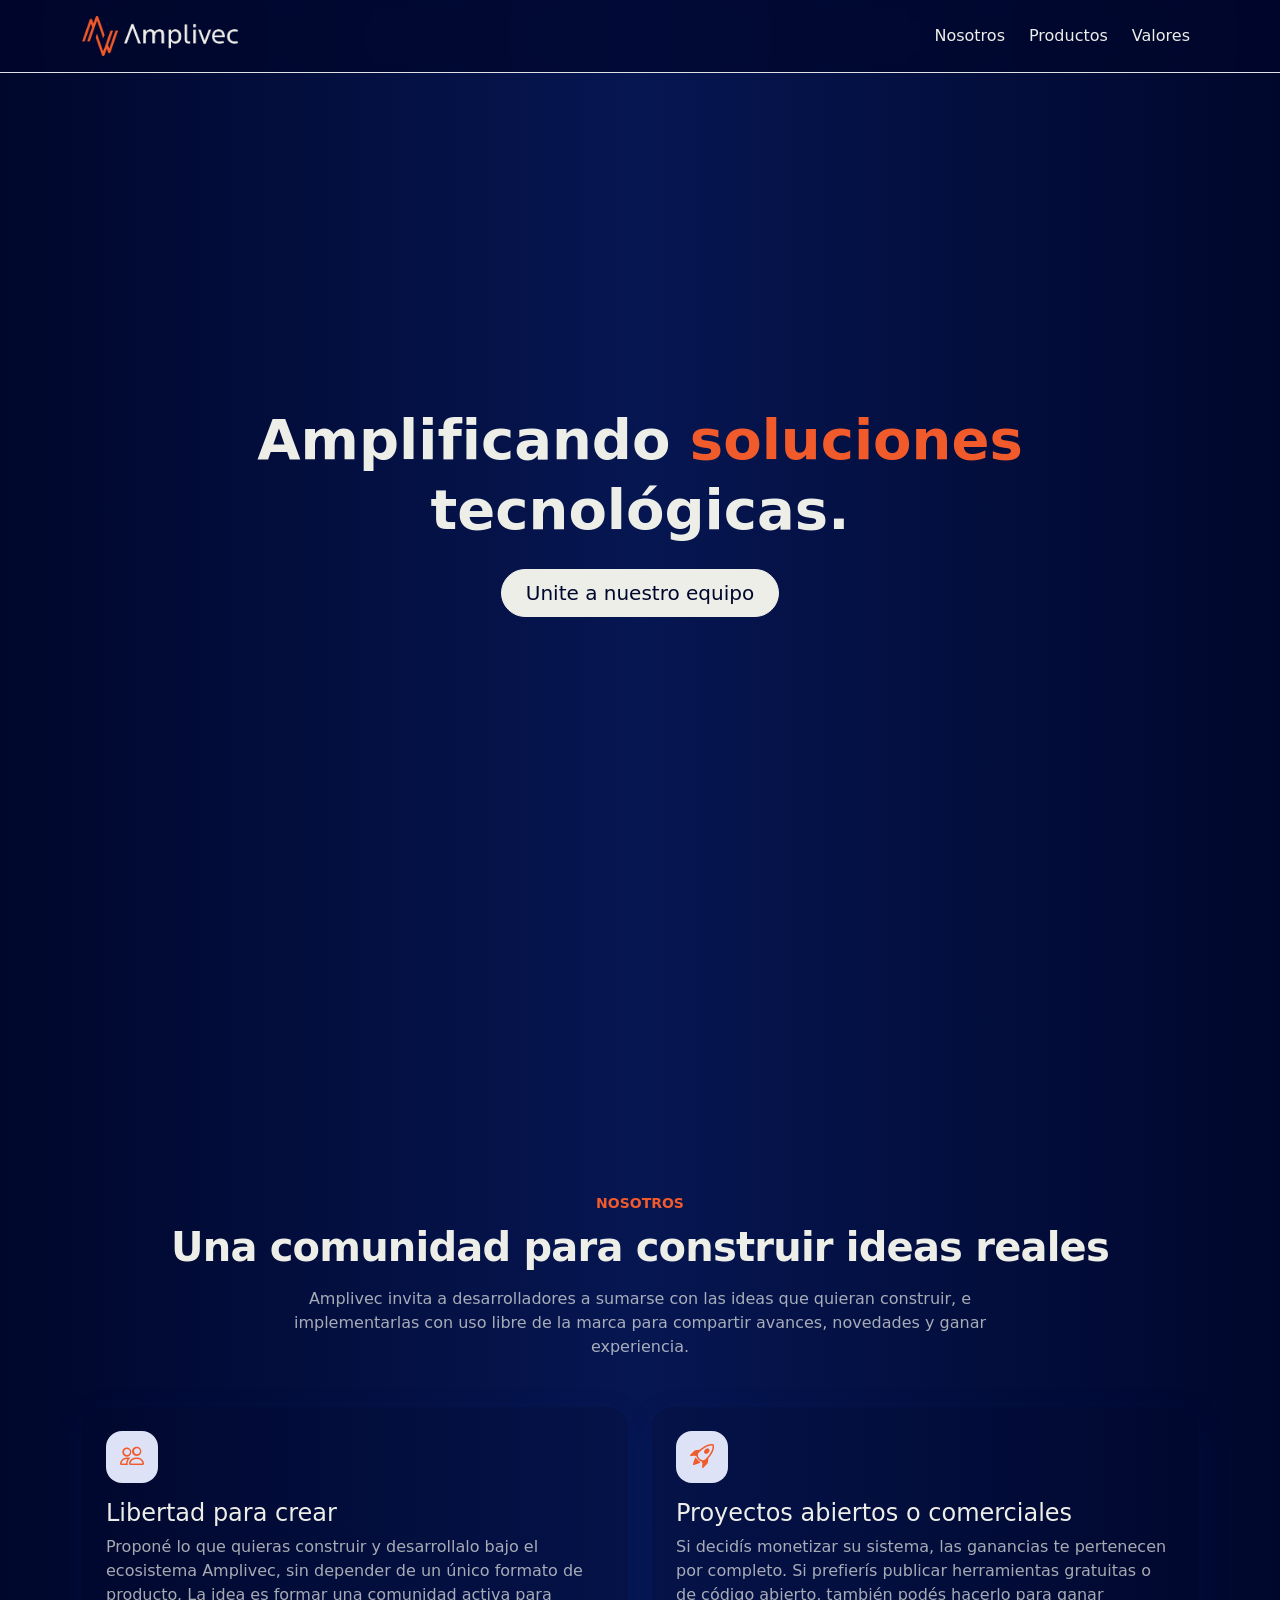
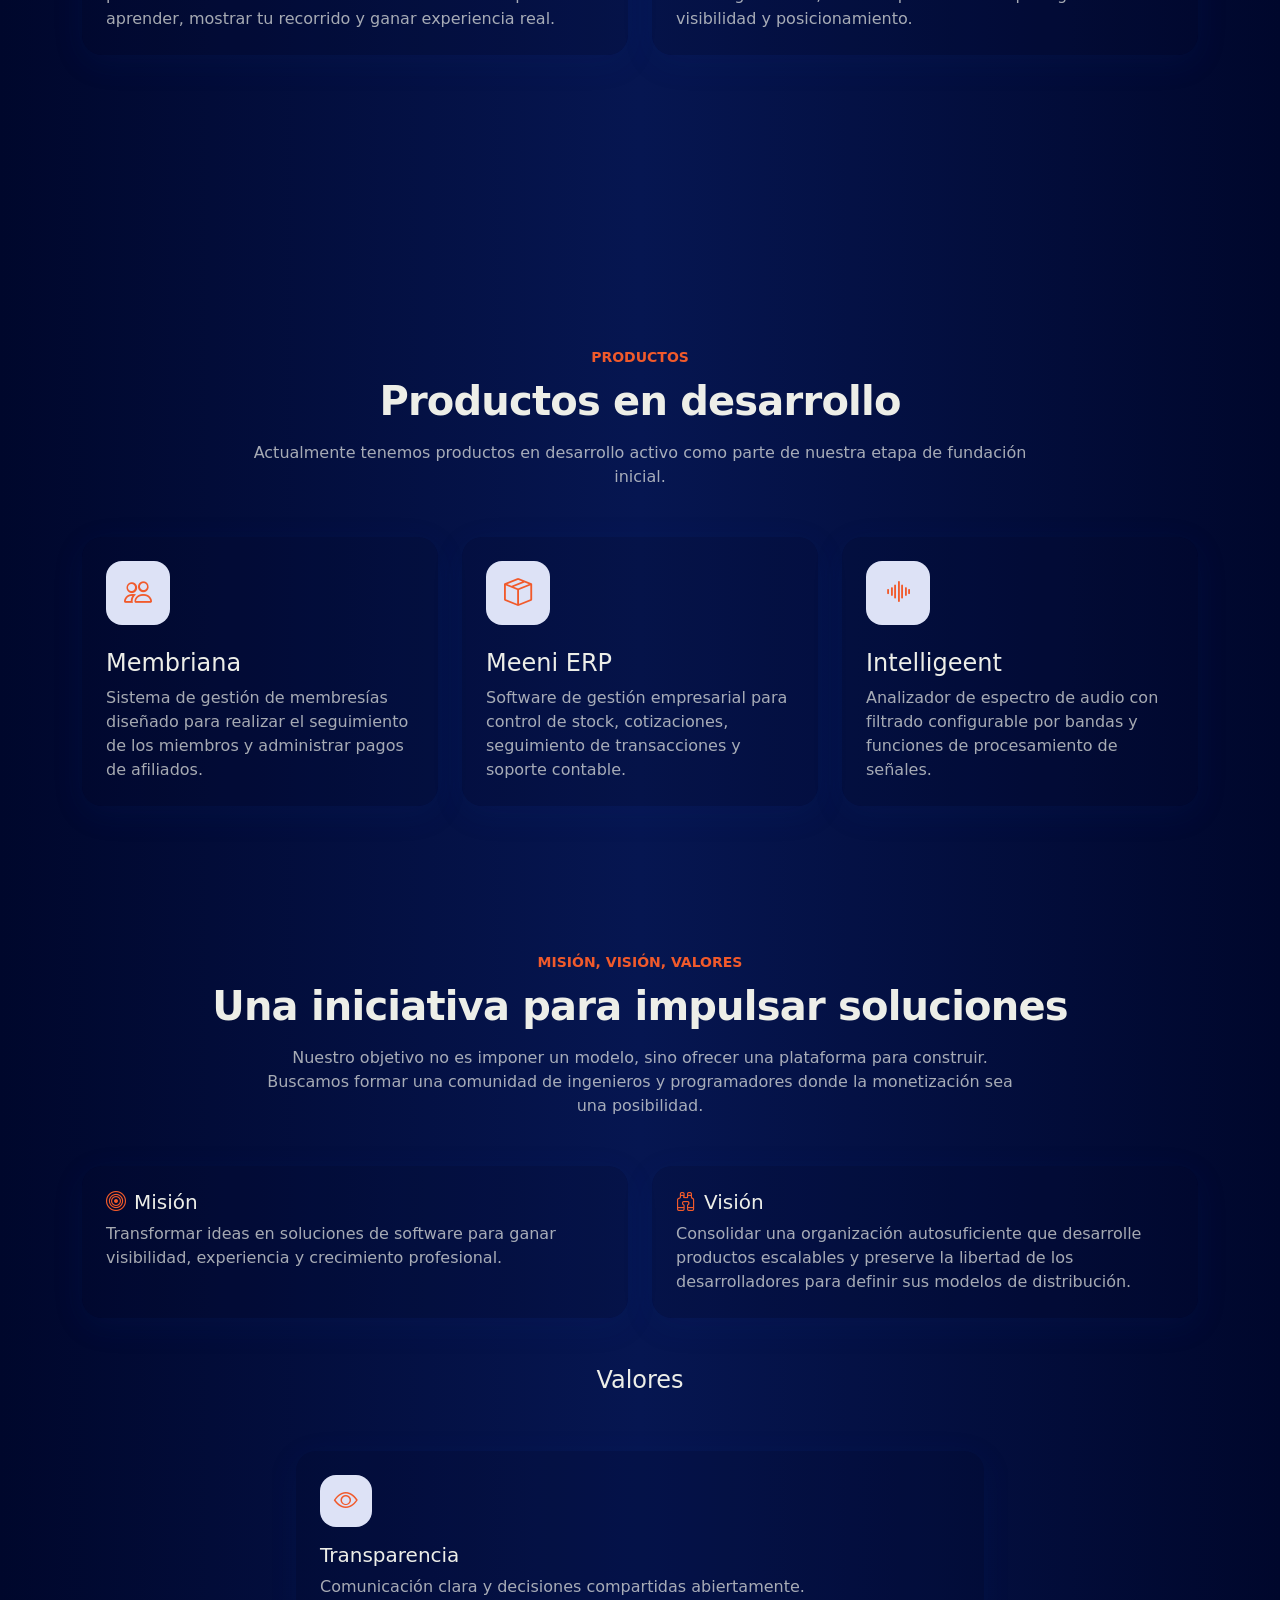
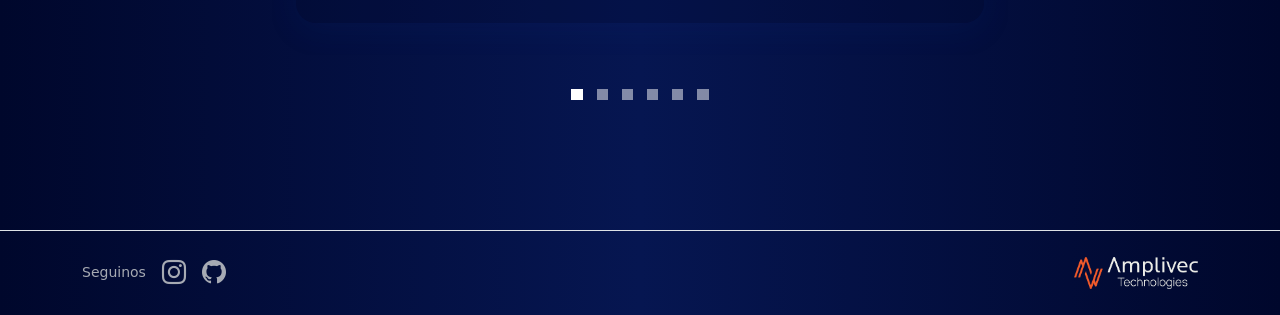
==== index.html @ d5179917 "Commit inicial" ====
<!DOCTYPE html>

<html lang="es-AR">

<head>
  <!-- Meta básicos -->
  <meta charset="UTF-8" />
  <meta name="viewport" content="width=device-width, initial-scale=1.0" />

  <!-- Título -->
  <title>Amplivec Technologies</title>

  <!-- SEO -->
  <meta name="description" content="Creamos herramientas para gestionar información." />
  <meta name="keywords" content="software, tecnología, SaaS">
  <meta name="author" content="Amplivec Technologies">

  <!-- Favicon -->
  <link rel="icon" type="image/x-icon" href="favicon.ico">

  <!-- Bootstrap -->
  <link href="https://cdn.jsdelivr.net/npm/bootstrap@5.3.3/dist/css/bootstrap.min.css" rel="stylesheet" />
  <link rel="stylesheet" href="https://cdn.jsdelivr.net/npm/bootstrap-icons@1.11.3/font/bootstrap-icons.min.css" />

  <!-- CSS -->
  <link rel="stylesheet" type="text/css" href="css/variables.css">
  <link rel="stylesheet" type="text/css" href="css/style.css">
</head>

<body>
  <div data-include="partials/navbar.html"></div>

  <header class="hero full-screen" id="home">
    <div class="container">
      <div class="row justify-content-center">
        <div class="col-lg-10">
          <h1 class="display-4 fw-bold lh-sm mb-4 text-center">
            Amplificando <span class="accent-text">soluciones</span> tecnológicas.
          </h1>
          <div class="d-flex justify-content-center gap-3 mb-4">
            <a href="#values" class="btn btn-light btn-lg rounded-pill px-4">
              Unite a nuestro equipo
            </a>
          </div>
        </div>
      </div>
    </div>
  </header>

  <section class="py-5 full-screen" id="about">
    <div class="container py-lg-4">
      <div class="mb-5 text-center">
        <span class="text-primary fw-semibold text-uppercase small">Nosotros</span>
        <h2 class="section-title display-6 mt-2 mb-3">Una comunidad para construir ideas reales</h2>
        <p class="section-subtitle mx-auto mb-0">
          Amplivec invita a desarrolladores a sumarse con las ideas que quieran construir, e implementarlas con uso
          libre de la marca para compartir avances, novedades y ganar experiencia.
        </p>
      </div>

      <div class="row g-4 align-items-stretch">
        <div class="col-lg-6">
          <div class="card main-card p-4 h-100">
            <div class="icon-wrap mb-3"><i class="bi bi-people"></i></div>
            <h3 class="h4">Libertad para crear</h3>
            <p class="text-secondary mb-0">
              Proponé lo que quieras construir y desarrollalo bajo el ecosistema Amplivec, sin depender de un único
              formato de producto.
              La idea es formar una comunidad activa para aprender, mostrar tu recorrido y ganar experiencia real.
            </p>
          </div>
        </div>

        <div class="col-lg-6">
          <div class="card main-card p-4 h-100">
            <div class="icon-wrap mb-3"><i class="bi bi-rocket-takeoff"></i></div>
            <h3 class="h4">Proyectos abiertos o comerciales</h3>
            <p class="text-secondary mb-0">
              Si decidís monetizar su sistema, las ganancias te pertenecen por completo.
              Si prefierís publicar herramientas gratuitas o de código abierto, también podés hacerlo para ganar
              visibilidad y posicionamiento.
            </p>
          </div>
        </div>
      </div>
    </div>
  </section>

  <section class="py-5" id="products">
    <div class="container py-lg-4">
      <div class="mb-5 text-center">
        <span class="text-primary fw-semibold text-uppercase small">Productos</span>
        <h2 class="section-title display-6 mt-2">Productos en desarrollo</h2>
        <p class="section-subtitle mx-auto mt-3 mb-0">
          Actualmente tenemos productos en desarrollo activo como parte de nuestra etapa de fundación inicial.
        </p>
      </div>

      <div class="row g-4">
        <div class="col-lg-4">
          <div class="card main-card p-4">
            <div class="product-icon mb-4"><i class="bi bi-people"></i></div>
            <h3 class="h4">Membriana</h3>
            <p class="text-secondary mb-0">
              Sistema de gestión de membresías diseñado para realizar el seguimiento de los miembros y administrar pagos
              de afiliados.
            </p>
          </div>
        </div>

        <div class="col-lg-4">
          <div class="card main-card p-4">
            <div class="product-icon mb-4"><i class="bi bi-box-seam"></i></div>
            <h3 class="h4">Meeni ERP</h3>
            <p class="text-secondary mb-0">
              Software de gestión empresarial para control de stock, cotizaciones, seguimiento de transacciones y
              soporte contable.
            </p>
          </div>
        </div>

        <div class="col-lg-4">
          <div class="card main-card p-4">
            <div class="product-icon mb-4"><i class="bi bi-soundwave"></i></div>
            <h3 class="h4">Intelligeent</h3>
            <p class="text-secondary mb-0">
              Analizador de espectro de audio con filtrado configurable por bandas y funciones de procesamiento de
              señales.
            </p>
          </div>
        </div>
      </div>
    </div>
  </section>

  <section class="py-5 full-screen" id="values">
    <div class="container py-lg-4">
      <div class="mb-5 text-center">
        <span class="text-primary fw-semibold text-uppercase small">Misión, visión, valores</span>
        <h2 class="section-title display-6 mt-2 mb-3">Una iniciativa para impulsar soluciones</h2>
        <p class="section-subtitle mx-auto mb-0">
          Nuestro objetivo no es imponer un modelo, sino ofrecer una plataforma para construir.
          Buscamos formar una comunidad de ingenieros y programadores donde la monetización sea una posibilidad.
        </p>
      </div>

      <div class="row g-4 align-items-stretch mb-5">
        <div class="col-12 col-lg-6">
          <div class="card main-card p-4 h-100">
            <h3 class="h5 d-flex align-items-center gap-2"><i class="bi bi-bullseye text-primary"></i> Misión</h3>
            <p class="mb-0 text-secondary">
              Transformar ideas en soluciones de software para ganar visibilidad, experiencia y crecimiento profesional.
            </p>
          </div>
        </div>

        <div class="col-12 col-lg-6">
          <div class="card main-card p-4 h-100">
            <h3 class="h5 d-flex align-items-center gap-2"><i class="bi bi-binoculars text-primary"></i> Visión</h3>
            <p class="mb-0 text-secondary">
              Consolidar una organización autosuficiente que desarrolle productos escalables y preserve la libertad de
              los desarrolladores para definir sus modelos de distribución.
            </p>
          </div>
        </div>
      </div>

      <div class="text-center mb-4">
        <h3 class="h4 mb-0">Valores</h3>
      </div>

      <div class="row justify-content-center">
        <div class="col-12 col-lg-8">
          <div id="aboutValuesCarousel" class="carousel slide values-slider pb-5" data-bs-ride="carousel"
            data-bs-interval="3500">
            <div class="carousel-inner">

              <!-- Página 1 -->
              <div class="carousel-item active">
                <div class="card main-card p-4">
                  <div class="icon-wrap mb-3"><i class="bi bi-eye"></i></div>
                  <h3 class="h5">Transparencia</h3>
                  <p class="text-secondary mb-0">Comunicación clara y decisiones compartidas abiertamente.</p>
                </div>
              </div>

              <!-- Página 2 -->
              <div class="carousel-item">
                <div class="card main-card p-4">
                  <div class="icon-wrap mb-3"><i class="bi bi-diagram-3"></i></div>
                  <h3 class="h5">Estructura colaborativa</h3>
                  <p class="text-secondary mb-0">Ideas independientes, estándares compartidos.</p>
                </div>
              </div>

              <!-- Página 3 -->
              <div class="carousel-item">
                <div class="card main-card p-4">
                  <div class="icon-wrap mb-3"><i class="bi bi-code-slash"></i></div>
                  <h3 class="h5">Cultura académica</h3>
                  <p class="text-secondary mb-0">Rigor técnico y divulgación científica.</p>
                </div>
              </div>

              <!-- Página 4 -->
              <div class="carousel-item">
                <div class="card main-card p-4">
                  <div class="icon-wrap mb-3"><i class="bi bi-github"></i></div>
                  <h3 class="h5">Cultura de código abierto</h3>
                  <p class="text-secondary mb-0">Fomentamos código abierto, respetando el licenciamiento.</p>
                </div>
              </div>

              <!-- Página 5 -->
              <div class="carousel-item">
                <div class="card main-card p-4">
                  <div class="icon-wrap mb-3"><i class="bi bi-cash-coin"></i></div>
                  <h3 class="h5">Capitalización</h3>
                  <p class="text-secondary mb-0">La iniciativa está pensada para poder generar ingresos sostenibles.</p>
                </div>
              </div>

              <!-- Página 6 -->
              <div class="carousel-item">
                <div class="card main-card p-4">
                  <div class="icon-wrap mb-3"><i class="bi bi-patch-check"></i></div>
                  <h3 class="h5">Posicionamiento distintivo</h3>
                  <p class="text-secondary mb-0">Productos respaldados por una organización estructurada.</p>
                </div>
              </div>

            </div>

            <div class="carousel-indicators position-static mb-0 mx-0 mt-4">
                <button type="button" data-bs-target="#aboutValuesCarousel" data-bs-slide-to="0" class="active"
                  aria-current="true" aria-label="Valor 1"></button>
                <button type="button" data-bs-target="#aboutValuesCarousel" data-bs-slide-to="1"
                  aria-label="Valor 2"></button>
                <button type="button" data-bs-target="#aboutValuesCarousel" data-bs-slide-to="2"
                  aria-label="Valor 3"></button>
                <button type="button" data-bs-target="#aboutValuesCarousel" data-bs-slide-to="3"
                  aria-label="Valor 4"></button>
                <button type="button" data-bs-target="#aboutValuesCarousel" data-bs-slide-to="4"
                  aria-label="Valor 5"></button>
                <button type="button" data-bs-target="#aboutValuesCarousel" data-bs-slide-to="5"
                  aria-label="Valor 6"></button>
            </div>
          </div>
        </div>
      </div>
    </div>
  </section>

  <div data-include="partials/footer.html"></div>

  <script src="js/shared-layout.js"></script>
  <script src="https://cdn.jsdelivr.net/npm/bootstrap@5.3.3/dist/js/bootstrap.bundle.min.js"></script>
</body>

</html>
---- css/variables.css ----
:root {
      --brand-white: #edeee8;
      --brand-pale: rgba(237, 238, 232, 0.7);
      --brand-shine: rgba(237, 238, 232, 0.05);

      --brand-black: #00072c;
      --brand-smoke: rgba(0, 7, 44, 0.7);
      --brand-shadow: rgba(0, 7, 44, 0.2);

      --brand-gray: #4b5579;

      --brand-dark: #061651;
      --brand-night: rgba(6, 22, 81, 0.7);

      --brand-primary: #123498;
      --brand-neon: rgba(18, 52, 152, 0.1);

      --brand-sky: #dde2f6;
      --brand-cloud: rgba(221, 226, 246, 0.5);

      --brand-accent: #f15a2b;
      --brand-glow: rgba(241, 90, 43, 0.2);

      --nav-height: 72px;
    }
---- css/style.css ----
html {
    scroll-behavior: smooth;
}

body {
    color: var(--brand-white);
    background: linear-gradient(90deg, var(--brand-black) 0%, var(--brand-dark) 50%, var(--brand-black) 100%);
}

.full-screen {
    min-height: 100dvh;
    display: flex;
    align-items: center;
}

.navbar {
    backdrop-filter: blur(8px);
    background: var(--brand-smoke);
}

.nav-link {
    color: var(--brand-white);
}

.nav-link:hover,
.nav-link:focus,
.text-primary {
    color: var(--brand-accent) !important;
}

.brand-logo {
    display: block;
    width: auto;
    max-width: 100%;
}

.brand-logo-nav {
    height: 2.5rem;
}

.brand-logo-footer {
    height: 2rem;
}

.text-white-50 {
    color: var(--brand-pale) !important;
}

.btn-primary {
    --bs-btn-bg: var(--brand-primary);
    --bs-btn-border-color: var(--brand-primary);
    --bs-btn-hover-bg: var(--brand-accent);
    --bs-btn-hover-border-color: var(--brand-accent);
    --bs-btn-active-bg: var(--brand-accent);
    --bs-btn-active-border-color: var(--brand-accent);
    --bs-btn-disabled-bg: var(--brand-primary);
    --bs-btn-disabled-border-color: var(--brand-primary);
    --bs-btn-color: var(--brand-white);
    --bs-btn-hover-color: var(--brand-white);
    --bs-btn-active-color: var(--brand-white);
}

.btn-light {
    --bs-btn-color: var(--brand-black);
    --bs-btn-bg: var(--brand-white);
    --bs-btn-border-color: var(--brand-white);
    --bs-btn-hover-color: var(--brand-white);
    --bs-btn-hover-bg: var(--brand-accent);
    --bs-btn-hover-border-color: var(--brand-accent);
    --bs-btn-active-color: var(--brand-white);
    --bs-btn-active-bg: var(--brand-accent);
    --bs-btn-active-border-color: var(--brand-accent);
}

.hero {
    position: relative;
    overflow: hidden;
    color: var(--brand-white);
    display: flex;
    align-items: center;
}

.hero .container {
    position: relative;
    z-index: 1;
}

.section-title {
    font-weight: 800;
    letter-spacing: -0.02em;
}

.section-subtitle {
    color: var(--brand-pale);
    max-width: 780px;
}

.main-card {
    border: 0;
    border-radius: 1.25rem;
    background-color: var(--brand-shadow);
    box-shadow: 0 0.5rem 2rem var(--brand-neon);
    transition: transform 0.2s ease, box-shadow 0.2s ease;
    height: 100%;
}

.main-card h3 {
    color: var(--brand-white);
}

.main-card p,
.main-card .text-secondary {
    color: var(--brand-pale) !important;
}

.main-card:hover {
    transform: translateY(-4px);
    box-shadow: 0 1rem 2rem var(--brand-shine);
}

#aboutValuesCarousel .carousel-inner {
    padding: 2rem 1.5rem;
}

.values-slider .carousel-item {
    transition: transform 0.6s ease-in-out;
}

.values-slider .carousel-indicators {
    gap: 0.5rem;
}

.values-slider .carousel-indicators [data-bs-target] {
    width: 0.7rem;
    height: 0.7rem;
    border-radius: 999px;
}

.icon-wrap {
    width: 3.25rem;
    height: 3.25rem;
    border-radius: 1rem;
    display: inline-flex;
    align-items: center;
    justify-content: center;
    background: var(--brand-sky);
    color: var(--brand-accent);
    font-size: 1.5rem;
}

.product-icon {
    width: 4rem;
    height: 4rem;
    border-radius: 1rem;
    display: inline-flex;
    align-items: center;
    justify-content: center;
    background: var(--brand-sky);
    color: var(--brand-accent);
    font-size: 1.75rem;
}

.accent-text {
    color: var(--brand-accent);
}

footer a {
    color: inherit;
    text-decoration: none;
}

footer a:hover {
    text-decoration: underline;
}
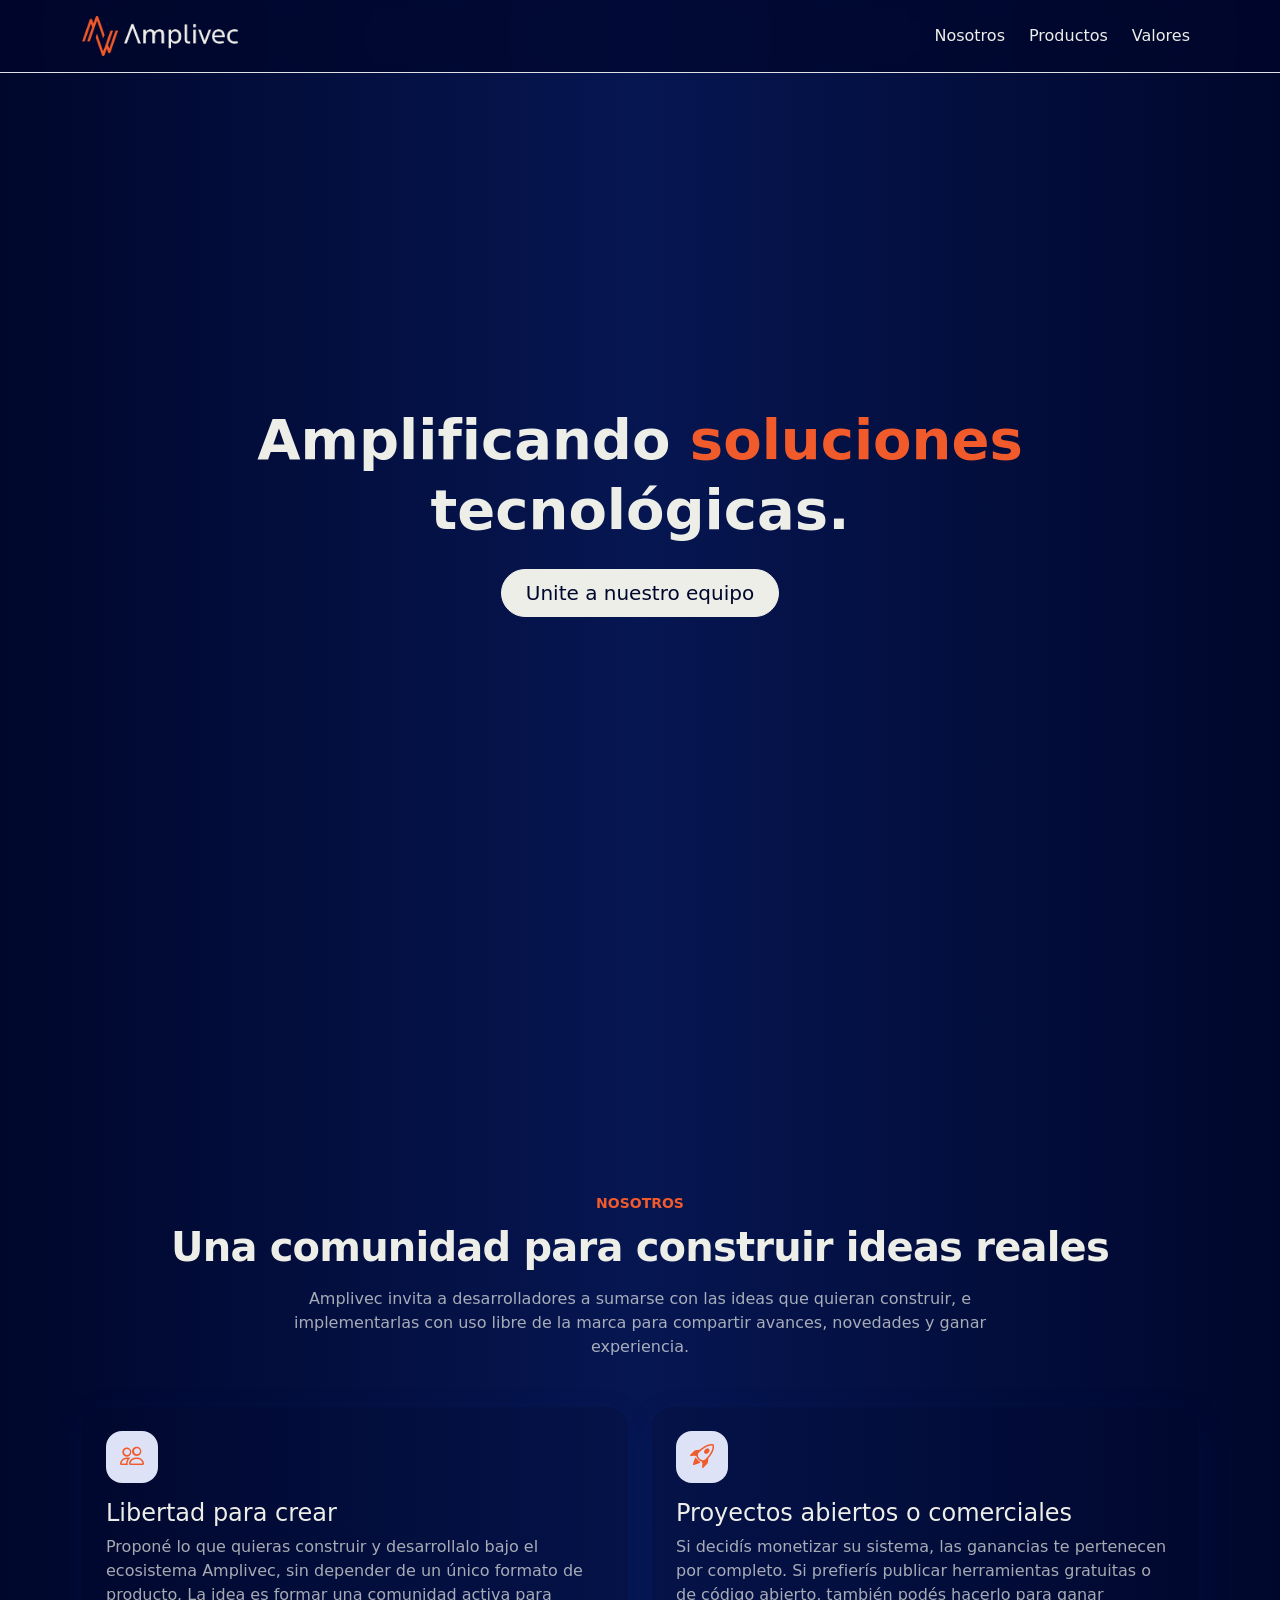
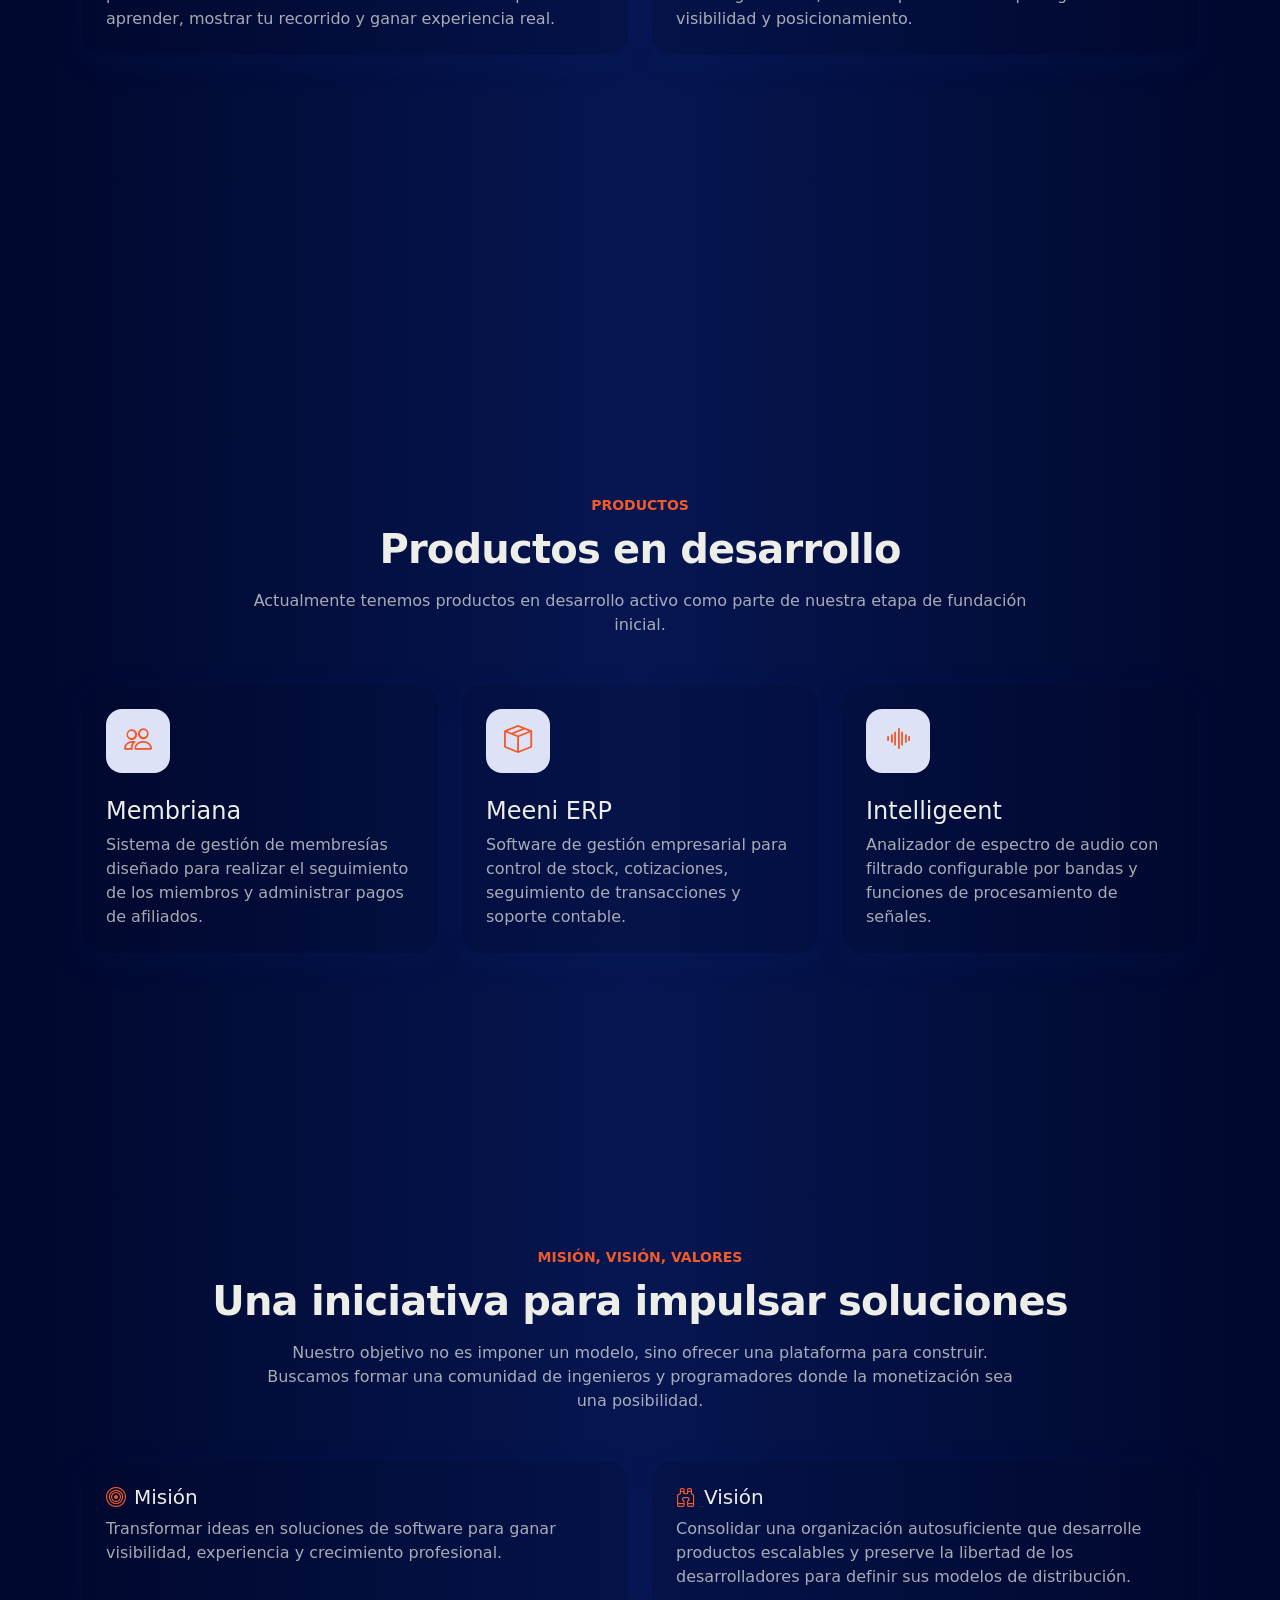
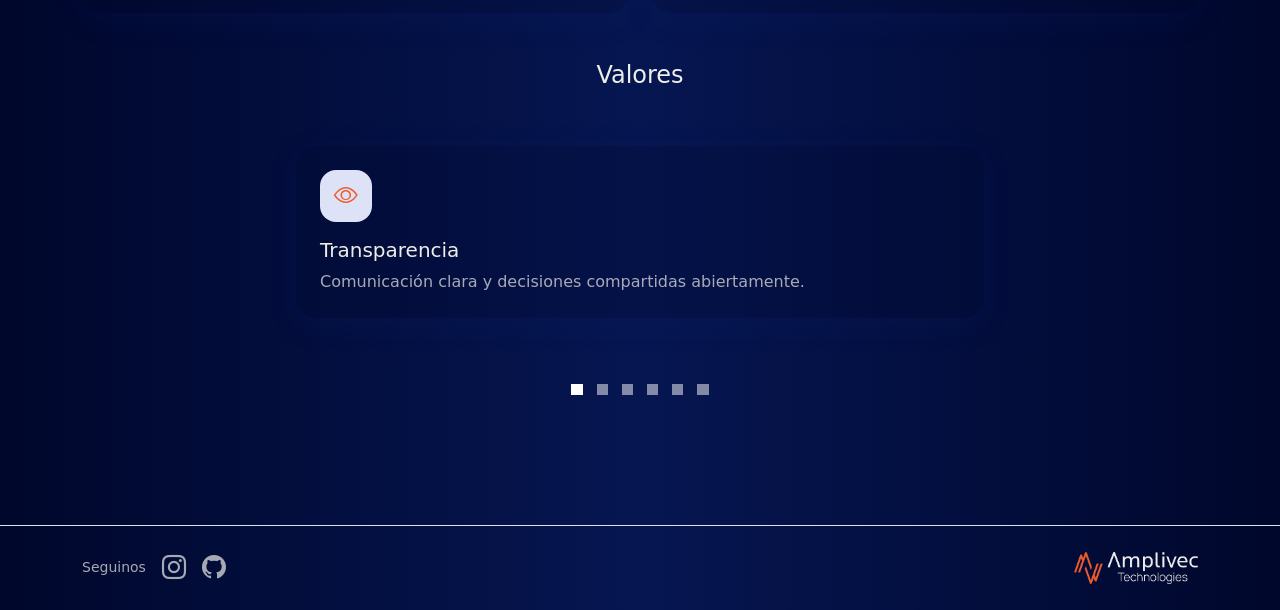
==== commit fafa1cab: "Ajusta tamaño de tarjeta de valor y altura de sección de productos" ====
--- a/index.html
+++ b/index.html
@@ -86,7 +86,7 @@
     </div>
   </section>
 
-  <section class="py-5" id="products">
+  <section class="py-5 full-screen" id="products">
     <div class="container py-lg-4">
       <div class="mb-5 text-center">
         <span class="text-primary fw-semibold text-uppercase small">Productos</span>
@@ -198,7 +198,7 @@
                 <div class="card main-card p-4">
                   <div class="icon-wrap mb-3"><i class="bi bi-code-slash"></i></div>
                   <h3 class="h5">Cultura académica</h3>
-                  <p class="text-secondary mb-0">Rigor técnico y divulgación científica.</p>
+                  <p class="text-secondary mb-0">Rigor técnico y divulgación del conocimiento.</p>
                 </div>
               </div>
 
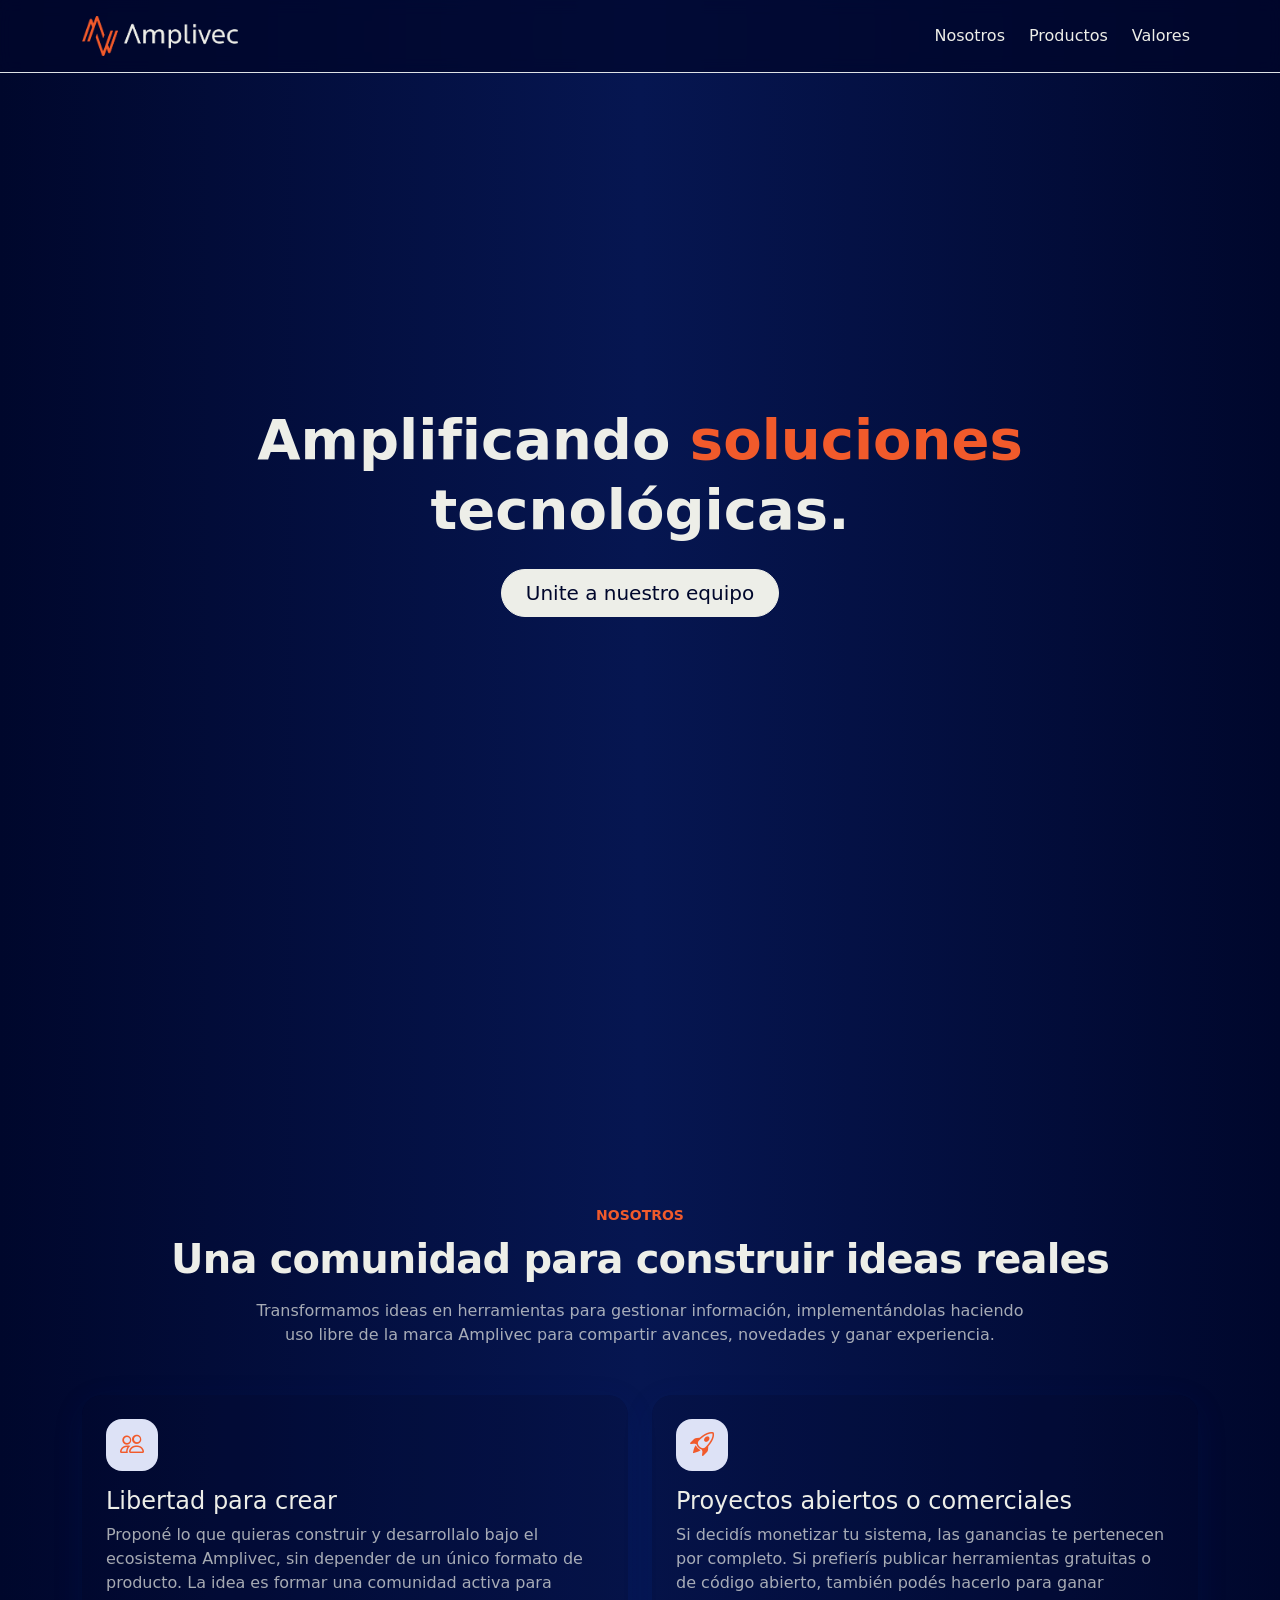
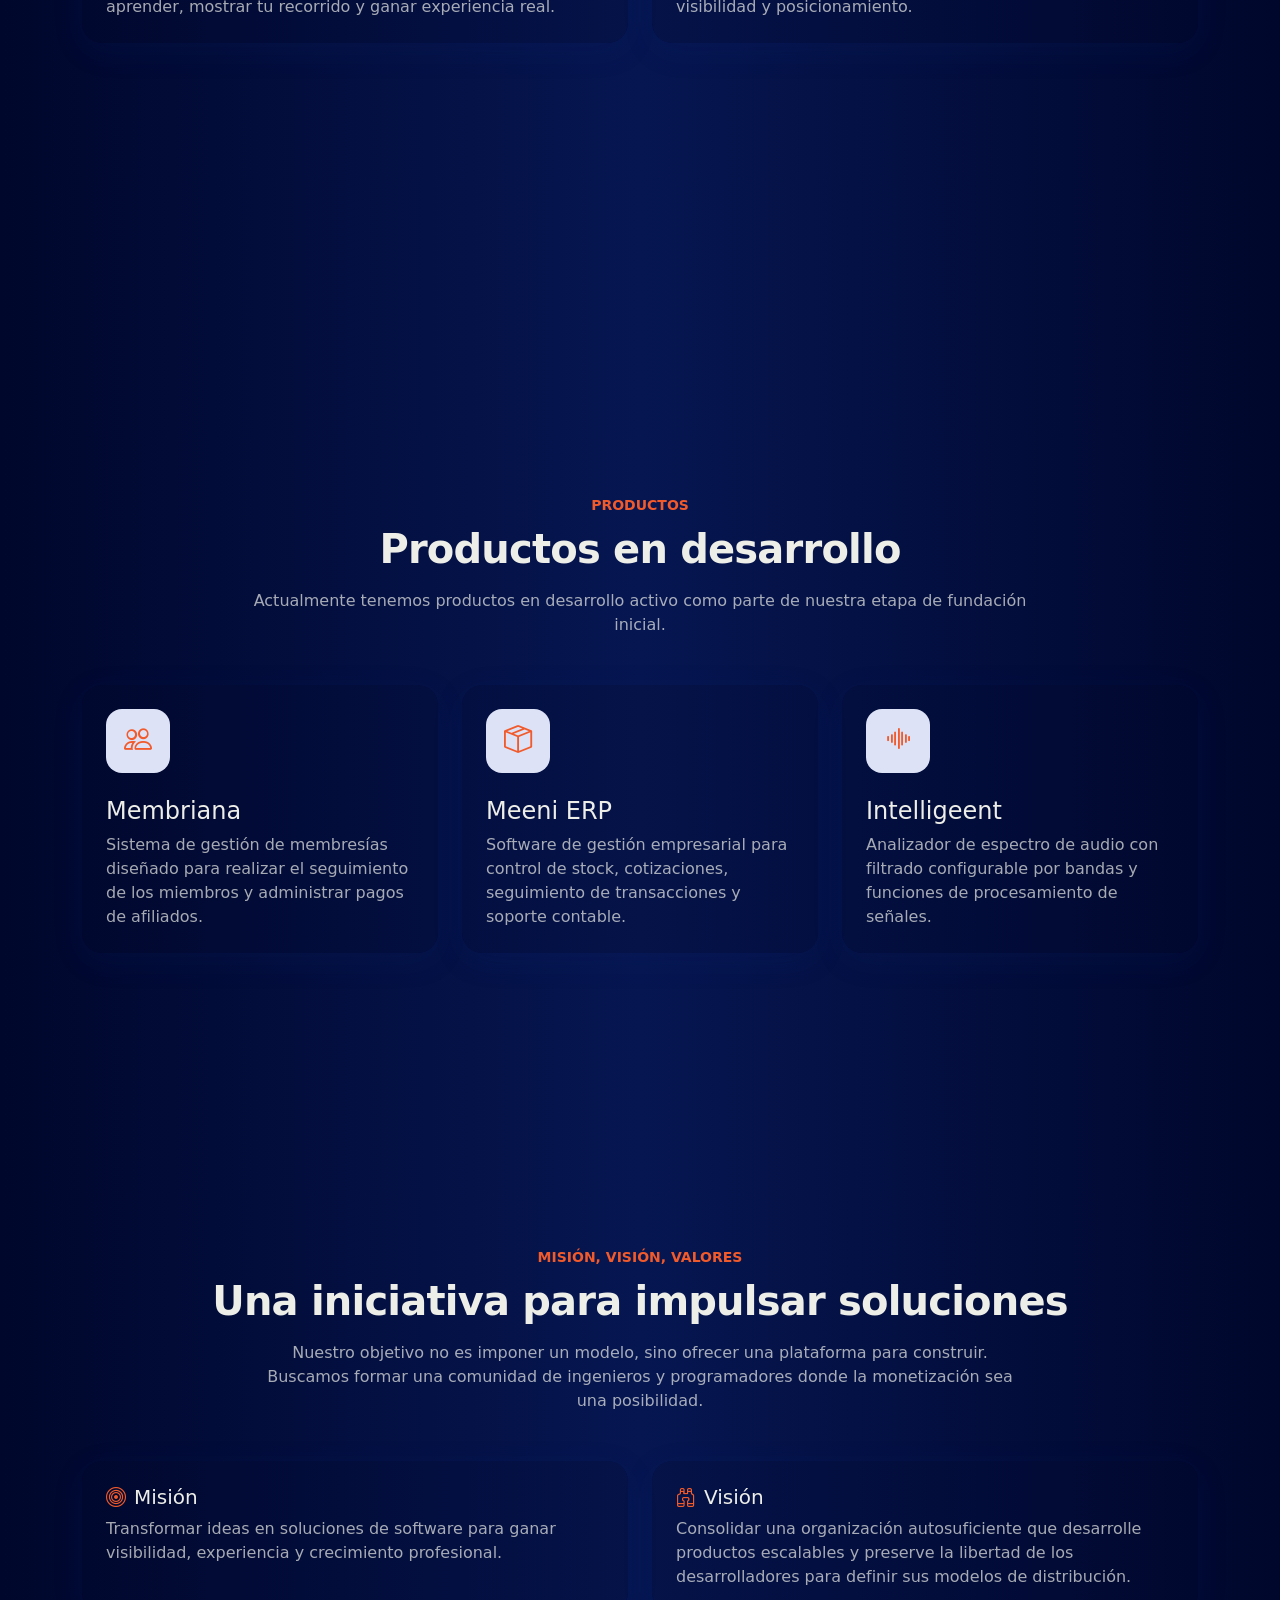
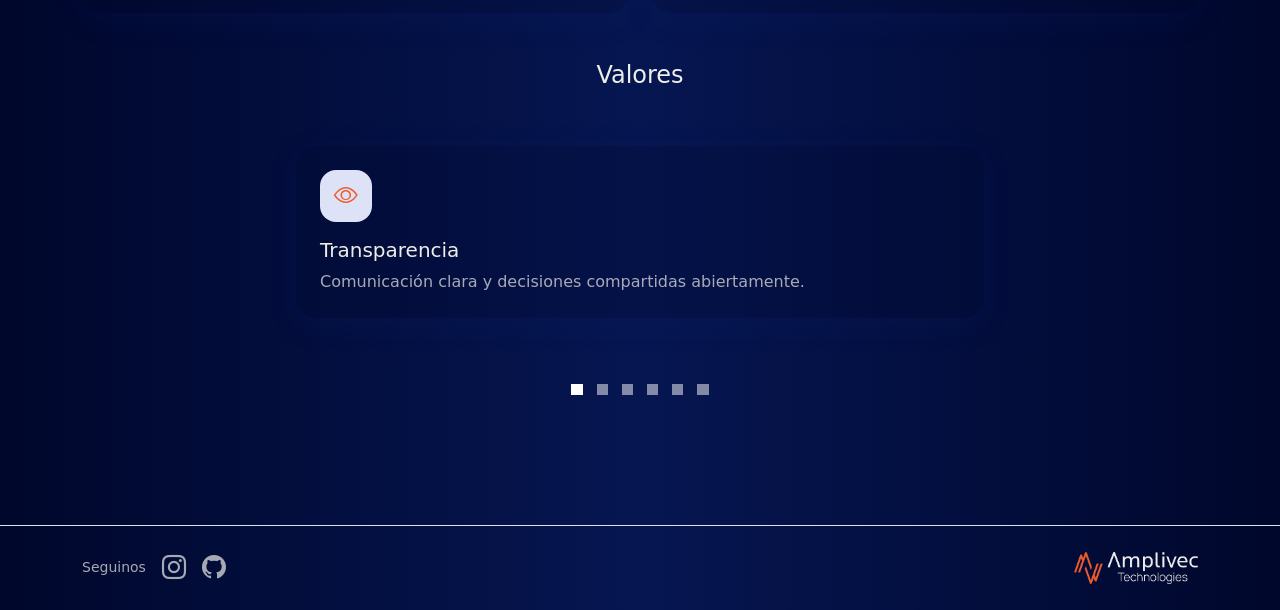
==== commit 4ddbf4cf: "Corrige redacción" ====
--- a/index.html
+++ b/index.html
@@ -53,8 +53,8 @@
         <span class="text-primary fw-semibold text-uppercase small">Nosotros</span>
         <h2 class="section-title display-6 mt-2 mb-3">Una comunidad para construir ideas reales</h2>
         <p class="section-subtitle mx-auto mb-0">
-          Amplivec invita a desarrolladores a sumarse con las ideas que quieran construir, e implementarlas con uso
-          libre de la marca para compartir avances, novedades y ganar experiencia.
+          Transformamos ideas en herramientas para gestionar información, implementándolas haciendo uso libre de la
+          marca Amplivec para compartir avances, novedades y ganar experiencia.
         </p>
       </div>
 
@@ -76,7 +76,7 @@
             <div class="icon-wrap mb-3"><i class="bi bi-rocket-takeoff"></i></div>
             <h3 class="h4">Proyectos abiertos o comerciales</h3>
             <p class="text-secondary mb-0">
-              Si decidís monetizar su sistema, las ganancias te pertenecen por completo.
+              Si decidís monetizar tu sistema, las ganancias te pertenecen por completo.
               Si prefierís publicar herramientas gratuitas o de código abierto, también podés hacerlo para ganar
               visibilidad y posicionamiento.
             </p>
@@ -232,18 +232,18 @@
             </div>
 
             <div class="carousel-indicators position-static mb-0 mx-0 mt-4">
-                <button type="button" data-bs-target="#aboutValuesCarousel" data-bs-slide-to="0" class="active"
-                  aria-current="true" aria-label="Valor 1"></button>
-                <button type="button" data-bs-target="#aboutValuesCarousel" data-bs-slide-to="1"
-                  aria-label="Valor 2"></button>
-                <button type="button" data-bs-target="#aboutValuesCarousel" data-bs-slide-to="2"
-                  aria-label="Valor 3"></button>
-                <button type="button" data-bs-target="#aboutValuesCarousel" data-bs-slide-to="3"
-                  aria-label="Valor 4"></button>
-                <button type="button" data-bs-target="#aboutValuesCarousel" data-bs-slide-to="4"
-                  aria-label="Valor 5"></button>
-                <button type="button" data-bs-target="#aboutValuesCarousel" data-bs-slide-to="5"
-                  aria-label="Valor 6"></button>
+              <button type="button" data-bs-target="#aboutValuesCarousel" data-bs-slide-to="0" class="active"
+                aria-current="true" aria-label="Valor 1"></button>
+              <button type="button" data-bs-target="#aboutValuesCarousel" data-bs-slide-to="1"
+                aria-label="Valor 2"></button>
+              <button type="button" data-bs-target="#aboutValuesCarousel" data-bs-slide-to="2"
+                aria-label="Valor 3"></button>
+              <button type="button" data-bs-target="#aboutValuesCarousel" data-bs-slide-to="3"
+                aria-label="Valor 4"></button>
+              <button type="button" data-bs-target="#aboutValuesCarousel" data-bs-slide-to="4"
+                aria-label="Valor 5"></button>
+              <button type="button" data-bs-target="#aboutValuesCarousel" data-bs-slide-to="5"
+                aria-label="Valor 6"></button>
             </div>
           </div>
         </div>
@@ -257,4 +257,4 @@
   <script src="https://cdn.jsdelivr.net/npm/bootstrap@5.3.3/dist/js/bootstrap.bundle.min.js"></script>
 </body>
 
-</html>
+</html>
